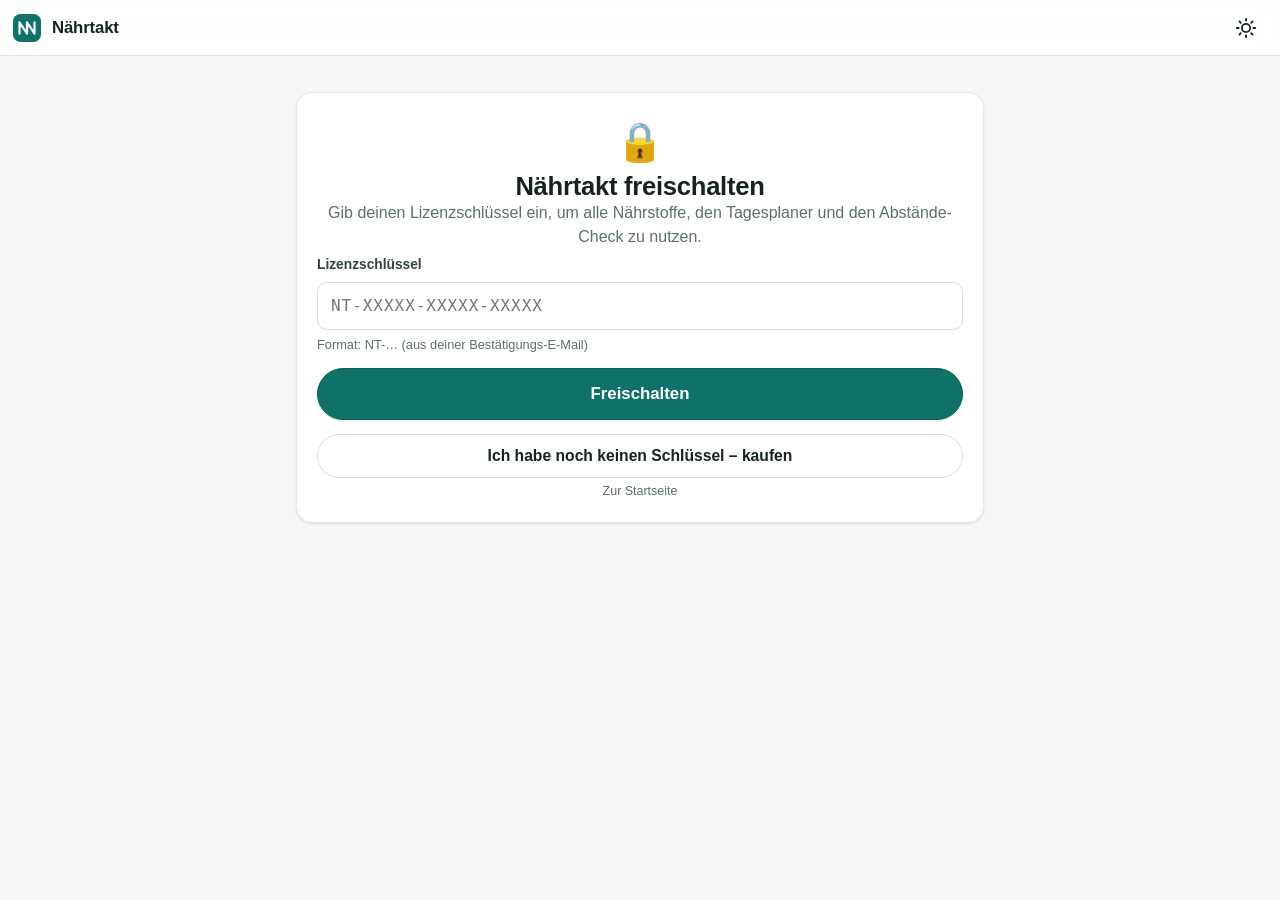
==== naehrtakt-web/app.html @ b441001d "Nährtakt: statische PWA + Supabase-Functions + Hostinger-Deploy Planer und Nachschlagewerk für Nahru" ====
<!doctype html>
<html lang="de">
<head>
<meta charset="utf-8">
<meta name="viewport" content="width=device-width, initial-scale=1, viewport-fit=cover">
<meta name="theme-color" content="#0f7268" media="(prefers-color-scheme: light)">
<meta name="theme-color" content="#16211d" media="(prefers-color-scheme: dark)">
<meta name="description" content="Nährtakt – Nahrungsergänzung richtig getaktet: Tagesplan, Einnahme-Zeitpunkte und Sicherheits-Abstände.">
<title>Nährtakt</title>
<link rel="manifest" href="manifest.webmanifest">
<link rel="apple-touch-icon" href="assets/img/icon-180.png">
<link rel="icon" href="assets/img/favicon.svg" type="image/svg+xml">
<link rel="stylesheet" href="assets/app.css">
<style>
  /* kritisch: Lade-Overlay sofort korrekt */
  .app-loading{position:fixed;inset:0;z-index:200;display:grid;place-items:center;background:var(--bg,#f4f7f6);gap:14px;text-align:center}
  .app-loading[hidden]{display:none!important}
  .app-shell[hidden]{display:none!important}
</style>
</head>
<body>

<!-- Ladebildschirm -->
<div class="app-loading" id="loading">
  <div>
    <div class="spinner"></div>
    <p class="muted" style="margin-top:12px">Nährtakt wird geladen …</p>
  </div>
</div>

<!-- App -->
<div class="app-shell" id="app" hidden>
  <header class="appbar">
    <svg class="brand-mark" viewBox="0 0 32 32" aria-hidden="true">
      <rect x="1" y="1" width="30" height="30" rx="8" fill="var(--primary)"/>
      <path d="M8 22V10m0 0l8 12m0-12v12m0-12l8 12V10" fill="none" stroke="#fff" stroke-width="2.4" stroke-linecap="round" stroke-linejoin="round" opacity=".95"/>
    </svg>
    <span class="title grow">Nährtakt</span>
    <button class="btn-icon" id="btnTheme" title="Design wechseln" aria-label="Design wechseln">
      <svg width="22" height="22" viewBox="0 0 24 24" fill="none" stroke="currentColor" stroke-width="2" stroke-linecap="round"><circle cx="12" cy="12" r="4.5"/><path d="M12 2v2M12 20v2M4.9 4.9l1.4 1.4M17.7 17.7l1.4 1.4M2 12h2M20 12h2M4.9 19.1l1.4-1.4M17.7 6.3l1.4-1.4"/></svg>
    </button>
  </header>

  <main class="app-main">
    <div class="wrap" id="view"><!-- View wird gerendert --></div>
  </main>

  <nav class="tabbar" id="tabbar" role="tablist" aria-label="Bereiche">
    <button role="tab" data-tab="plan" aria-selected="true">
      <svg viewBox="0 0 24 24" fill="none" stroke="currentColor" stroke-width="1.9" stroke-linecap="round" stroke-linejoin="round"><rect x="3" y="4.5" width="18" height="16" rx="2.5"/><path d="M3 9h18M8 2.5v4M16 2.5v4"/><circle cx="12" cy="14.5" r="2.3"/></svg>
      <span>Plan</span>
    </button>
    <button role="tab" data-tab="mittel" aria-selected="false">
      <svg viewBox="0 0 24 24" fill="none" stroke="currentColor" stroke-width="1.9" stroke-linecap="round" stroke-linejoin="round"><path d="M4 5.5A2 2 0 016 3.5h13v15H6a2 2 0 00-2 2z"/><path d="M4 18.5A2 2 0 016 20.5h13"/><path d="M8.5 8h7M8.5 11.5h5"/></svg>
      <span>Mittel</span>
    </button>
    <button role="tab" data-tab="abstaende" aria-selected="false">
      <svg viewBox="0 0 24 24" fill="none" stroke="currentColor" stroke-width="1.9" stroke-linecap="round" stroke-linejoin="round"><path d="M4 7h11l-2.5-2.5M20 17H9l2.5 2.5"/><circle cx="18.5" cy="7" r="2"/><circle cx="5.5" cy="17" r="2"/></svg>
      <span>Abstände</span>
    </button>
    <button role="tab" data-tab="mehr" aria-selected="false">
      <svg viewBox="0 0 24 24" fill="none" stroke="currentColor" stroke-width="1.9" stroke-linecap="round" stroke-linejoin="round"><circle cx="5" cy="12" r="1.6"/><circle cx="12" cy="12" r="1.6"/><circle cx="19" cy="12" r="1.6"/></svg>
      <span>Mehr</span>
    </button>
  </nav>
</div>

<div class="toast-host" id="toasts" aria-live="polite"></div>

<script src="assets/config.js"></script>
<script src="assets/engine.js"></script>
<script src="assets/license.js"></script>
<script src="assets/install.js"></script>
<script src="assets/app.js" defer></script>
<script>
  if ("serviceWorker" in navigator) {
    window.addEventListener("load", () => navigator.serviceWorker.register("sw.js").catch(()=>{}));
  }
</script>
</body>
</html>
---- naehrtakt-web/assets/app.css ----
/* ==========================================================================
   Nährtakt – Design-System (mobile-first, offline, keine externen Assets)
   ========================================================================== */

:root {
  /* Palette – frisch, gesundheitsnah, nicht klinisch */
  --bg:        #f4f7f6;
  --bg-2:      #eef3f1;
  --surface:   #ffffff;
  --surface-2: #f7faf9;
  --ink:       #16241f;
  --ink-soft:  #33443e;
  --muted:     #5d6f69;
  --muted-2:   #849690;
  --line:      #e2eae7;
  --line-2:    #d3ded9;

  --primary:      #0f7268;
  --primary-600:  #0c6259;
  --primary-700:  #0a5049;
  --primary-050:  #e3f2ef;
  --primary-ink:  #ffffff;

  --accent:     #e08a1e;   /* warmes Amber für Highlights/CTA */
  --accent-600: #c9781a;
  --accent-050: #fbeed8;

  --ok:      #2f9e5f;   --ok-050:   #e5f5ec;
  --warn:    #cf7a12;   --warn-050: #fbeed6;
  --danger:  #c23a29;   --danger-050:#fbe6e2;
  --info:    #2f6fb0;   --info-050: #e6eff8;

  --radius:    16px;
  --radius-sm: 10px;
  --radius-xs: 8px;
  --radius-pill: 999px;

  --shadow-sm: 0 1px 2px rgba(16,40,34,.06), 0 1px 3px rgba(16,40,34,.05);
  --shadow:    0 2px 6px rgba(16,40,34,.07), 0 6px 20px rgba(16,40,34,.06);
  --shadow-lg: 0 10px 40px rgba(16,40,34,.16);

  --font: -apple-system, BlinkMacSystemFont, "Segoe UI", Roboto, "Helvetica Neue", Arial, "Noto Sans", sans-serif;
  --mono: ui-monospace, SFMono-Regular, "SF Mono", Menlo, Consolas, monospace;

  --tap: 44px;               /* Mindest-Touchgröße */
  --maxw: 720px;             /* App-Inhaltsbreite */
  --header-h: 56px;
  --tabbar-h: 62px;
  --safe-b: env(safe-area-inset-bottom, 0px);
}

@media (prefers-color-scheme: dark) {
  :root:not([data-theme="light"]) {
    --bg:        #0e1613;
    --bg-2:      #121d19;
    --surface:   #16211d;
    --surface-2: #1b2925;
    --ink:       #eaf2ef;
    --ink-soft:  #cdd9d4;
    --muted:     #9db0aa;
    --muted-2:   #7d928c;
    --line:      #26332e;
    --line-2:    #33433d;

    --primary:      #35a99b;
    --primary-600:  #2c9084;
    --primary-700:  #247a70;
    --primary-050:  #16302b;
    --primary-ink:  #06110f;

    --accent:     #f0a53f;
    --accent-600: #d98f2c;
    --accent-050: #34260f;

    --ok:      #45b877;   --ok-050:   #12271b;
    --warn:    #e0982f;   --warn-050: #2c2110;
    --danger:  #e0604e;   --danger-050:#2e1512;
    --info:    #5a97d6;   --info-050: #101f2e;

    --shadow-sm: 0 1px 2px rgba(0,0,0,.4);
    --shadow:    0 2px 8px rgba(0,0,0,.45);
    --shadow-lg: 0 12px 44px rgba(0,0,0,.55);
  }
}
:root[data-theme="dark"] {
  --bg:#0e1613; --bg-2:#121d19; --surface:#16211d; --surface-2:#1b2925;
  --ink:#eaf2ef; --ink-soft:#cdd9d4; --muted:#9db0aa; --muted-2:#7d928c;
  --line:#26332e; --line-2:#33433d;
  --primary:#35a99b; --primary-600:#2c9084; --primary-700:#247a70; --primary-050:#16302b; --primary-ink:#06110f;
  --accent:#f0a53f; --accent-600:#d98f2c; --accent-050:#34260f;
  --ok:#45b877; --ok-050:#12271b; --warn:#e0982f; --warn-050:#2c2110;
  --danger:#e0604e; --danger-050:#2e1512; --info:#5a97d6; --info-050:#101f2e;
  --shadow-sm:0 1px 2px rgba(0,0,0,.4); --shadow:0 2px 8px rgba(0,0,0,.45); --shadow-lg:0 12px 44px rgba(0,0,0,.55);
}

/* ---------- Reset ---------- */
*, *::before, *::after { box-sizing: border-box; }
html { -webkit-text-size-adjust: 100%; }
body {
  margin: 0;
  font-family: var(--font);
  background: var(--bg);
  color: var(--ink);
  line-height: 1.5;
  -webkit-font-smoothing: antialiased;
  text-rendering: optimizeLegibility;
  overflow-wrap: break-word;
}
img, svg { max-width: 100%; vertical-align: middle; }
button, input, select, textarea { font: inherit; color: inherit; }
button { cursor: pointer; }
a { color: var(--primary); text-decoration: none; }
a:hover { text-decoration: underline; }
h1,h2,h3,h4 { line-height: 1.2; margin: 0 0 .4em; letter-spacing: -.01em; }
h1 { font-size: clamp(1.6rem, 5vw, 2.3rem); }
h2 { font-size: clamp(1.25rem, 3.5vw, 1.6rem); }
h3 { font-size: 1.12rem; }
p  { margin: 0 0 .8em; }
small { font-size: .82rem; }
[hidden] { display: none !important; }
:focus-visible { outline: 3px solid color-mix(in srgb, var(--primary) 55%, transparent); outline-offset: 2px; border-radius: 6px; }

/* ---------- Layout-Helfer ---------- */
.wrap { width: 100%; max-width: var(--maxw); margin-inline: auto; padding-inline: 16px; }
.stack > * + * { margin-top: 14px; }
.row { display: flex; gap: 10px; align-items: center; }
.row.wrap-row { flex-wrap: wrap; }
.spread { display: flex; align-items: center; justify-content: space-between; gap: 10px; }
.grow { flex: 1 1 auto; min-width: 0; }
.center { text-align: center; }
.muted { color: var(--muted); }
.tiny { font-size: .78rem; }
.nowrap { white-space: nowrap; }

/* ---------- Buttons ---------- */
.btn {
  display: inline-flex; align-items: center; justify-content: center; gap: 8px;
  min-height: var(--tap); padding: 11px 18px;
  border: 1px solid transparent; border-radius: var(--radius-pill);
  font-weight: 650; font-size: .98rem; line-height: 1;
  background: var(--surface-2); color: var(--ink);
  box-shadow: var(--shadow-sm); transition: transform .06s ease, background .15s ease, box-shadow .15s ease;
  text-decoration: none; -webkit-tap-highlight-color: transparent;
}
.btn:hover { text-decoration: none; }
.btn:active { transform: translateY(1px); }
.btn.primary { background: var(--primary); color: var(--primary-ink); border-color: var(--primary-600); }
.btn.primary:hover { background: var(--primary-600); }
.btn.accent { background: var(--accent); color: #2a1c05; border-color: var(--accent-600); }
.btn.accent:hover { background: var(--accent-600); }
.btn.ghost { background: transparent; box-shadow: none; border-color: var(--line-2); }
.btn.ghost:hover { background: var(--surface-2); }
.btn.subtle { background: var(--primary-050); color: var(--primary-700); box-shadow: none; }
.btn.danger { background: var(--danger-050); color: var(--danger); box-shadow: none; }
.btn.block { width: 100%; }
.btn.sm { min-height: 38px; padding: 8px 14px; font-size: .9rem; }
.btn.lg { min-height: 52px; padding: 14px 26px; font-size: 1.05rem; }
.btn:disabled { opacity: .5; cursor: not-allowed; }
.btn-icon {
  display:inline-flex; align-items:center; justify-content:center;
  width:var(--tap); height:var(--tap); border-radius:var(--radius-pill);
  background:transparent; border:1px solid transparent; color:var(--ink);
}
.btn-icon:hover { background: var(--surface-2); }

/* ---------- Cards & Surfaces ---------- */
.card {
  background: var(--surface); border: 1px solid var(--line);
  border-radius: var(--radius); box-shadow: var(--shadow-sm);
  padding: 16px;
}
.card.pad-lg { padding: 20px; }
.card.flat { box-shadow: none; }
.card.accent-top { border-top: 3px solid var(--primary); }
.section-title { font-size: .82rem; font-weight: 700; letter-spacing: .04em; text-transform: uppercase; color: var(--muted); margin: 0 0 8px; }

/* ---------- Badges / Pills / Chips ---------- */
.badge {
  display: inline-flex; align-items: center; gap: 6px;
  padding: 3px 10px; border-radius: var(--radius-pill);
  font-size: .76rem; font-weight: 650; line-height: 1.4;
  background: var(--surface-2); color: var(--ink-soft); border: 1px solid var(--line);
}
.badge.ok     { background: var(--ok-050);     color: var(--ok);     border-color: transparent; }
.badge.warn   { background: var(--warn-050);   color: var(--warn);   border-color: transparent; }
.badge.danger { background: var(--danger-050); color: var(--danger); border-color: transparent; }
.badge.info   { background: var(--info-050);   color: var(--info);   border-color: transparent; }
.badge.primary{ background: var(--primary-050);color: var(--primary-700); border-color: transparent; }
.dot { width: 8px; height: 8px; border-radius: 50%; background: var(--muted); flex: 0 0 auto; }
.dot.ok{background:var(--ok);} .dot.warn{background:var(--warn);} .dot.danger{background:var(--danger);} .dot.info{background:var(--info);}

.chip {
  display: inline-flex; align-items: center; gap: 7px;
  padding: 8px 13px; border-radius: var(--radius-pill);
  background: var(--surface); border: 1px solid var(--line-2);
  font-size: .9rem; font-weight: 550; cursor: pointer; user-select: none;
  transition: background .12s ease, border-color .12s ease;
}
.chip:hover { background: var(--surface-2); }
.chip[aria-pressed="true"], .chip.active {
  background: var(--primary-050); border-color: var(--primary); color: var(--primary-700); font-weight: 650;
}
.chip .x { opacity: .6; font-weight: 700; }

/* ---------- Inputs ---------- */
.field { display: block; margin-bottom: 14px; }
.field > label { display: block; font-size: .86rem; font-weight: 650; margin-bottom: 6px; color: var(--ink-soft); }
.input, .select, .textarea {
  width: 100%; min-height: var(--tap); padding: 11px 13px;
  background: var(--surface); color: var(--ink);
  border: 1px solid var(--line-2); border-radius: var(--radius-sm);
  font-size: 1rem; transition: border-color .12s ease, box-shadow .12s ease;
}
.input:focus, .select:focus, .textarea:focus {
  outline: none; border-color: var(--primary);
  box-shadow: 0 0 0 3px color-mix(in srgb, var(--primary) 22%, transparent);
}
.textarea { min-height: 90px; resize: vertical; }
.input-hint { font-size: .8rem; color: var(--muted); margin-top: 5px; }
.input.mono { font-family: var(--mono); letter-spacing: .06em; text-transform: uppercase; }

.search {
  position: relative;
}
.search .input { padding-left: 40px; border-radius: var(--radius-pill); }
.search svg { position: absolute; left: 13px; top: 50%; transform: translateY(-50%); color: var(--muted); pointer-events: none; }

/* ---------- App-Shell ---------- */
.app-shell { min-height: 100dvh; display: flex; flex-direction: column; background: var(--bg); }
.appbar {
  position: sticky; top: 0; z-index: 30;
  height: var(--header-h); display: flex; align-items: center; gap: 10px;
  padding: 0 12px; background: color-mix(in srgb, var(--surface) 88%, transparent);
  backdrop-filter: saturate(150%) blur(10px);
  border-bottom: 1px solid var(--line);
}
.appbar .title { font-weight: 750; font-size: 1.05rem; letter-spacing: -.01em; }
.appbar .brand-mark { width: 30px; height: 30px; flex: 0 0 auto; }
.app-main { flex: 1 1 auto; padding: 16px 0 calc(var(--tabbar-h) + var(--safe-b) + 20px); }

/* Bottom Tab-Bar (mobil) */
.tabbar {
  position: fixed; bottom: 0; left: 0; right: 0; z-index: 40;
  height: calc(var(--tabbar-h) + var(--safe-b)); padding-bottom: var(--safe-b);
  display: flex; background: color-mix(in srgb, var(--surface) 92%, transparent);
  backdrop-filter: saturate(150%) blur(12px);
  border-top: 1px solid var(--line);
}
.tabbar button {
  flex: 1; display: flex; flex-direction: column; align-items: center; justify-content: center; gap: 3px;
  background: none; border: 0; color: var(--muted); font-size: .72rem; font-weight: 600;
  min-height: var(--tap); padding: 6px 2px;
}
.tabbar button svg { width: 24px; height: 24px; }
.tabbar button[aria-selected="true"] { color: var(--primary); }
.tabbar button[aria-selected="true"] svg { transform: translateY(-1px); }

.view { animation: fade .18s ease; }
@keyframes fade { from { opacity: 0; transform: translateY(4px); } to { opacity: 1; transform: none; } }

/* ---------- List-Rows (Nachschlagewerk) ---------- */
.list { display: flex; flex-direction: column; gap: 8px; }
.list-row {
  display: flex; align-items: center; gap: 12px;
  padding: 12px 14px; background: var(--surface);
  border: 1px solid var(--line); border-radius: var(--radius-sm);
  text-align: left; width: 100%; box-shadow: var(--shadow-sm); cursor: pointer;
  transition: border-color .12s ease, transform .06s ease;
}
.list-row:hover { border-color: var(--line-2); }
.list-row:active { transform: scale(.995); }
.list-row .lead {
  width: 40px; height: 40px; flex: 0 0 auto; border-radius: 11px;
  display: grid; place-items: center; font-weight: 750; font-size: .95rem;
  background: var(--primary-050); color: var(--primary-700);
}
.list-row .lead.cat-vitamin-fett  { background:#fbeed8; color:#a56b12; }
.list-row .lead.cat-vitamin-wasser{ background:#e3f2ef; color:#0a5049; }
.list-row .lead.cat-mineralstoff  { background:#e6eff8; color:#2f6fb0; }
.list-row .lead.cat-spurenelement { background:#efe6f6; color:#7141a8; }
.list-row .lead.cat-omega         { background:#e5f5ec; color:#2f9e5f; }
.list-row .lead.cat-aminosaeure   { background:#fdeae2; color:#c0492f; }
.list-row .lead.cat-probiotikum   { background:#e7f3f6; color:#1d7a94; }
.list-row .lead.cat-sonstige      { background:#eef1f0; color:#5d6f69; }
.list-row .rr { color: var(--muted-2); flex: 0 0 auto; }
.list-row .name { font-weight: 650; }
.list-row .sub { font-size: .82rem; color: var(--muted); }

/* ---------- Detail-Sheet / Modal ---------- */
.sheet-backdrop {
  position: fixed; inset: 0; z-index: 60; background: rgba(8,16,13,.5);
  display: flex; align-items: flex-end; justify-content: center;
  animation: fade .15s ease;
}
@media (min-width: 640px){ .sheet-backdrop { align-items: center; padding: 20px; } }
.sheet {
  background: var(--surface); width: 100%; max-width: var(--maxw);
  max-height: 92dvh; overflow-y: auto;
  border-radius: 22px 22px 0 0; box-shadow: var(--shadow-lg);
  animation: slideup .22s cubic-bezier(.2,.7,.3,1);
  -webkit-overflow-scrolling: touch;
}
@media (min-width: 640px){ .sheet { border-radius: 22px; } }
@keyframes slideup { from { transform: translateY(20px); opacity: .6; } to { transform: none; opacity: 1; } }
.sheet-handle { width: 40px; height: 4px; background: var(--line-2); border-radius: 99px; margin: 10px auto 2px; }
.sheet-head { position: sticky; top: 0; background: var(--surface); padding: 8px 18px 12px; border-bottom: 1px solid var(--line); z-index: 2; }
.sheet-body { padding: 16px 18px 26px; }

.datarow { display: flex; gap: 12px; padding: 12px 0; border-bottom: 1px solid var(--line); }
.datarow:last-child { border-bottom: 0; }
.datarow .k { flex: 0 0 40%; font-size: .86rem; color: var(--muted); font-weight: 600; }
.datarow .v { flex: 1; font-weight: 550; }

/* ---------- Timeline / Tagesplan ---------- */
.timeline { position: relative; margin-left: 8px; padding-left: 22px; }
.timeline::before { content: ""; position: absolute; left: 5px; top: 6px; bottom: 6px; width: 2px; background: var(--line-2); }
.tl-slot { position: relative; margin-bottom: 16px; }
.tl-slot::before {
  content: ""; position: absolute; left: -22px; top: 4px; width: 12px; height: 12px;
  border-radius: 50%; background: var(--surface); border: 3px solid var(--primary);
}
.tl-slot.slot-morgens::before { border-color: var(--accent); }
.tl-slot.slot-mittags::before { border-color: var(--ok); }
.tl-slot.slot-abends::before  { border-color: var(--info); }
.tl-slot.slot-nacht::before   { border-color: var(--primary-700); }
.tl-time { font-weight: 750; font-size: .95rem; display: flex; align-items: center; gap: 8px; margin-bottom: 8px; }
.tl-time .lbl { color: var(--muted); font-weight: 600; font-size: .82rem; }
.tl-items { display: flex; flex-direction: column; gap: 8px; }
.tl-item {
  display: flex; align-items: center; gap: 10px; padding: 10px 12px;
  background: var(--surface); border: 1px solid var(--line); border-radius: var(--radius-sm);
}
.tl-item .pill-cat { width: 8px; align-self: stretch; border-radius: 99px; background: var(--primary); flex: 0 0 auto; }

/* ---------- Banner / Hinweise ---------- */
.banner {
  display: flex; gap: 11px; padding: 12px 14px; border-radius: var(--radius-sm);
  background: var(--info-050); color: var(--ink-soft); border: 1px solid transparent;
  font-size: .9rem;
}
.banner svg { flex: 0 0 auto; margin-top: 1px; }
.banner.warn   { background: var(--warn-050); }
.banner.danger { background: var(--danger-050); }
.banner.ok     { background: var(--ok-050); }
.banner strong { color: var(--ink); }

.disclaimer {
  font-size: .82rem; color: var(--muted); line-height: 1.5;
  background: var(--surface-2); border: 1px dashed var(--line-2);
  border-radius: var(--radius-sm); padding: 12px 14px;
}

/* ---------- Empty states ---------- */
.empty { text-align: center; padding: 40px 20px; color: var(--muted); }
.empty .ico { font-size: 2.4rem; margin-bottom: 8px; opacity: .7; }

/* ---------- Toast ---------- */
.toast-host { position: fixed; left: 0; right: 0; bottom: calc(var(--tabbar-h) + var(--safe-b) + 14px); z-index: 90; display: flex; flex-direction: column; align-items: center; gap: 8px; pointer-events: none; }
.toast {
  pointer-events: auto; background: var(--ink); color: var(--bg);
  padding: 11px 16px; border-radius: var(--radius-pill); box-shadow: var(--shadow-lg);
  font-size: .9rem; font-weight: 600; max-width: 90vw;
  animation: toastin .2s ease;
}
@keyframes toastin { from { transform: translateY(10px); opacity: 0; } to { transform: none; opacity: 1; } }

/* ---------- Loading overlay (PWA) ---------- */
.app-loading {
  position: fixed; inset: 0; z-index: 200; display: grid; place-items: center;
  background: var(--bg); gap: 14px; text-align: center;
}
.app-loading[hidden] { display: none !important; }  /* Falle: [hidden] muss display:grid überstimmen */
.spinner { width: 34px; height: 34px; border-radius: 50%; border: 3px solid var(--line-2); border-top-color: var(--primary); animation: spin .8s linear infinite; margin: 0 auto; }
@keyframes spin { to { transform: rotate(360deg); } }

/* ---------- Segmented control ---------- */
.segmented { display: flex; background: var(--surface-2); border: 1px solid var(--line); border-radius: var(--radius-pill); padding: 4px; gap: 4px; }
.segmented button { flex: 1; border: 0; background: transparent; border-radius: var(--radius-pill); min-height: 38px; font-weight: 600; font-size: .9rem; color: var(--muted); }
.segmented button[aria-selected="true"] { background: var(--surface); color: var(--primary); box-shadow: var(--shadow-sm); }

/* ---------- Utility ---------- */
.divider { height: 1px; background: var(--line); margin: 14px 0; border: 0; }
.sr-only { position: absolute; width: 1px; height: 1px; padding: 0; margin: -1px; overflow: hidden; clip: rect(0,0,0,0); white-space: nowrap; border: 0; }
.grid-2 { display: grid; grid-template-columns: 1fr 1fr; gap: 10px; }
@media (max-width: 380px){ .grid-2 { grid-template-columns: 1fr; } }
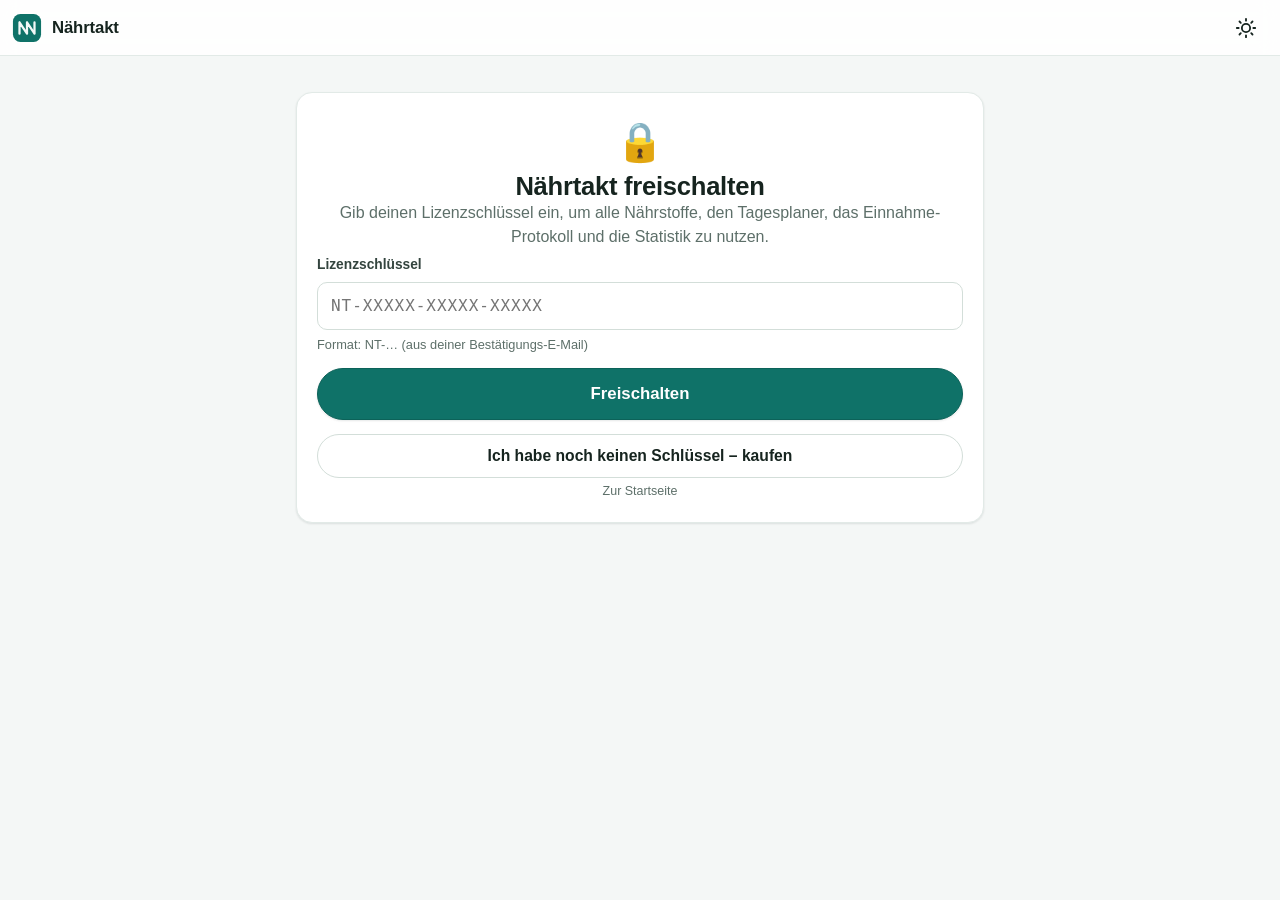
==== commit 5ae43dd8: "Nährtakt: 5-Tab-Oberfläche + neue Funktionen (Planer & Statistik) Heute: Fortschrittsring, abhakbare" ====
--- a/naehrtakt-web/app.html
+++ b/naehrtakt-web/app.html
@@ -46,7 +46,11 @@
   </main>
 
   <nav class="tabbar" id="tabbar" role="tablist" aria-label="Bereiche">
-    <button role="tab" data-tab="plan" aria-selected="true">
+    <button role="tab" data-tab="heute" aria-selected="true">
+      <svg viewBox="0 0 24 24" fill="none" stroke="currentColor" stroke-width="1.9" stroke-linecap="round" stroke-linejoin="round"><circle cx="12" cy="12" r="9"/><path d="M8.5 12.5l2.4 2.4 4.6-5"/></svg>
+      <span>Heute</span>
+    </button>
+    <button role="tab" data-tab="plan" aria-selected="false">
       <svg viewBox="0 0 24 24" fill="none" stroke="currentColor" stroke-width="1.9" stroke-linecap="round" stroke-linejoin="round"><rect x="3" y="4.5" width="18" height="16" rx="2.5"/><path d="M3 9h18M8 2.5v4M16 2.5v4"/><circle cx="12" cy="14.5" r="2.3"/></svg>
       <span>Plan</span>
     </button>
@@ -54,9 +58,9 @@
       <svg viewBox="0 0 24 24" fill="none" stroke="currentColor" stroke-width="1.9" stroke-linecap="round" stroke-linejoin="round"><path d="M4 5.5A2 2 0 016 3.5h13v15H6a2 2 0 00-2 2z"/><path d="M4 18.5A2 2 0 016 20.5h13"/><path d="M8.5 8h7M8.5 11.5h5"/></svg>
       <span>Mittel</span>
     </button>
-    <button role="tab" data-tab="abstaende" aria-selected="false">
-      <svg viewBox="0 0 24 24" fill="none" stroke="currentColor" stroke-width="1.9" stroke-linecap="round" stroke-linejoin="round"><path d="M4 7h11l-2.5-2.5M20 17H9l2.5 2.5"/><circle cx="18.5" cy="7" r="2"/><circle cx="5.5" cy="17" r="2"/></svg>
-      <span>Abstände</span>
+    <button role="tab" data-tab="statistik" aria-selected="false">
+      <svg viewBox="0 0 24 24" fill="none" stroke="currentColor" stroke-width="1.9" stroke-linecap="round" stroke-linejoin="round"><path d="M4 20V4"/><path d="M4 20h16"/><rect x="7" y="12" width="3" height="6" rx="1"/><rect x="12.5" y="8" width="3" height="10" rx="1"/><rect x="18" y="5" width="3" height="13" rx="1"/></svg>
+      <span>Statistik</span>
     </button>
     <button role="tab" data-tab="mehr" aria-selected="false">
       <svg viewBox="0 0 24 24" fill="none" stroke="currentColor" stroke-width="1.9" stroke-linecap="round" stroke-linejoin="round"><circle cx="5" cy="12" r="1.6"/><circle cx="12" cy="12" r="1.6"/><circle cx="19" cy="12" r="1.6"/></svg>
--- a/naehrtakt-web/assets/app.css
+++ b/naehrtakt-web/assets/app.css
@@ -383,3 +383,81 @@
 .sr-only { position: absolute; width: 1px; height: 1px; padding: 0; margin: -1px; overflow: hidden; clip: rect(0,0,0,0); white-space: nowrap; border: 0; }
 .grid-2 { display: grid; grid-template-columns: 1fr 1fr; gap: 10px; }
 @media (max-width: 380px){ .grid-2 { grid-template-columns: 1fr; } }
+
+/* Fünf Tabs: etwas kompaktere Beschriftung, damit „Statistik" nicht umbricht */
+.tabbar button { font-size: .7rem; padding-inline: 1px; }
+.tabbar button span { white-space: nowrap; }
+.chip-scroll { flex-wrap: nowrap; overflow-x: auto; -webkit-overflow-scrolling: touch; padding-bottom: 2px; scrollbar-width: none; }
+.chip-scroll::-webkit-scrollbar { display: none; }
+.chip-scroll .chip { flex: 0 0 auto; }
+.badge.tag-own { background: var(--surface-2); color: var(--muted); border-color: var(--line-2); font-size: .68rem; padding: 1px 7px; }
+
+/* ---------- Heute: Fortschritts-Ring ---------- */
+.ring-card { display: flex; justify-content: center; padding: 22px 16px; }
+.ring-wrap { position: relative; width: 172px; height: 172px; }
+.ring { width: 172px; height: 172px; display: block; }
+.ring-bg { stroke: var(--line); }
+.ring-fg { stroke: var(--primary); transition: stroke-dashoffset .55s cubic-bezier(.2,.7,.3,1); filter: drop-shadow(0 0 5px color-mix(in srgb, var(--primary) 45%, transparent)); }
+.ring-center { position: absolute; inset: 0; display: flex; flex-direction: column; align-items: center; justify-content: center; }
+.ring-num { font-size: 2rem; font-weight: 800; letter-spacing: -.02em; color: var(--ink); line-height: 1; }
+.ring-den { color: var(--muted); font-weight: 700; }
+.ring-cap { font-size: .84rem; color: var(--muted); margin-top: 4px; }
+.streak-badge.streak-on { display: inline-flex; align-items: center; gap: 4px; padding: 6px 12px; border-radius: var(--radius-pill); background: var(--accent-050); color: var(--accent-600); font-weight: 750; font-size: .9rem; white-space: nowrap; }
+
+/* ---------- Heute: Checkliste ---------- */
+.ci-group { font-size: .78rem; font-weight: 700; color: var(--muted); margin-top: 8px; }
+.ci-group:first-of-type { margin-top: 2px; }
+.check-item { display: flex; align-items: center; gap: 12px; padding: 11px 12px; background: var(--surface); border: 1px solid var(--line); border-radius: var(--radius-sm); transition: background .15s ease, border-color .15s ease; }
+.check-item .cbx { width: 30px; height: 30px; flex: 0 0 auto; border-radius: 9px; border: 2px solid var(--line-2); background: var(--surface); display: grid; place-items: center; color: transparent; transition: background .15s ease, border-color .15s ease, color .15s ease; }
+.check-item .ci-main { cursor: pointer; }
+.check-item .ci-name { font-weight: 650; }
+.check-item .ci-sub { font-size: .78rem; color: var(--muted); margin-top: 1px; }
+.check-item .ci-info { width: 34px; height: 34px; flex: 0 0 auto; border: 0; background: transparent; color: var(--muted-2); display: grid; place-items: center; border-radius: 8px; }
+.check-item .ci-info:hover { background: var(--surface-2); }
+.check-item.on { border-color: color-mix(in srgb, var(--primary) 35%, var(--line)); background: color-mix(in srgb, var(--primary-050) 55%, var(--surface)); }
+.check-item.on .cbx { background: var(--primary); border-color: var(--primary); color: #fff; }
+.check-item.on .ci-name { color: var(--muted); text-decoration: line-through; }
+
+/* ---------- Statistik: Kennzahlen ---------- */
+.stat-grid { display: grid; grid-template-columns: 1fr 1fr; gap: 10px; }
+.stat { background: var(--surface); border: 1px solid var(--line); border-radius: var(--radius-sm); padding: 14px; box-shadow: var(--shadow-sm); }
+.stat-v { font-size: 1.5rem; font-weight: 800; letter-spacing: -.02em; color: var(--primary); line-height: 1.1; }
+.stat-l { font-size: .76rem; color: var(--muted); margin-top: 3px; font-weight: 600; }
+
+/* 7-Tage-Balken */
+.bars { display: flex; align-items: flex-end; gap: 8px; height: 120px; }
+.bar-col { flex: 1; display: flex; flex-direction: column; align-items: center; gap: 6px; height: 100%; }
+.bar-track { width: 100%; flex: 1; background: var(--surface-2); border: 1px solid var(--line); border-radius: 6px; display: flex; align-items: flex-end; overflow: hidden; }
+.bar-track.h { flex: none; height: 8px; border: 0; border-radius: 99px; background: var(--surface-2); }
+.bar-fill { width: 100%; background: color-mix(in srgb, var(--primary) 55%, var(--surface)); border-radius: 6px 6px 0 0; transition: height .45s ease; min-height: 2px; }
+.bar-fill.full { background: var(--primary); }
+.bar-track.h .bar-fill { border-radius: 99px; background: var(--primary); }
+.bar-lbl { font-size: .72rem; color: var(--muted); font-weight: 600; }
+
+/* Heatmap */
+.heat { display: flex; gap: 5px; }
+.heat-col { display: flex; flex-direction: column; gap: 5px; flex: 1; }
+.heat-cell { aspect-ratio: 1; border-radius: 5px; background: var(--line); }
+.heat-cell.l0 { background: var(--surface-2); border: 1px solid var(--line); }
+.heat-cell.l1 { background: color-mix(in srgb, var(--primary) 25%, var(--surface)); }
+.heat-cell.l2 { background: color-mix(in srgb, var(--primary) 45%, var(--surface)); }
+.heat-cell.l3 { background: color-mix(in srgb, var(--primary) 70%, var(--surface)); }
+.heat-cell.l4 { background: var(--primary); }
+.heat-cell.future { opacity: .4; }
+.heat-legend { display: flex; flex-wrap: wrap; gap: 12px; align-items: center; font-size: .76rem; color: var(--muted); }
+.heat-legend .lg { display: inline-flex; align-items: center; gap: 5px; }
+.heat-legend .sw { width: 14px; height: 14px; border-radius: 4px; display: inline-block; flex: 0 0 auto; }
+
+/* ---------- Kompatibilitäts-Matrix ---------- */
+.matrix-scroll { overflow-x: auto; -webkit-overflow-scrolling: touch; margin: 0 -4px; padding: 0 4px; }
+.matrix { border-collapse: separate; border-spacing: 4px; margin: 0 auto; }
+.matrix th, .matrix td { text-align: center; }
+.matrix .mh, .matrix .mr { font-size: .72rem; font-weight: 700; color: var(--muted); white-space: nowrap; padding: 2px 3px; }
+.matrix .mr { text-align: right; }
+.matrix .cell { width: 34px; height: 34px; border-radius: 8px; font-weight: 750; font-size: .95rem; color: #fff; cursor: default; }
+.matrix .cell span { display: block; line-height: 34px; }
+.mx-ok   { background: var(--ok); }
+.mx-warn { background: var(--warn); }
+.mx-info { background: var(--info); }
+.mx-none { background: var(--surface-2); color: var(--muted-2) !important; border: 1px solid var(--line); }
+.mx-self { background: transparent; color: var(--muted-2); }
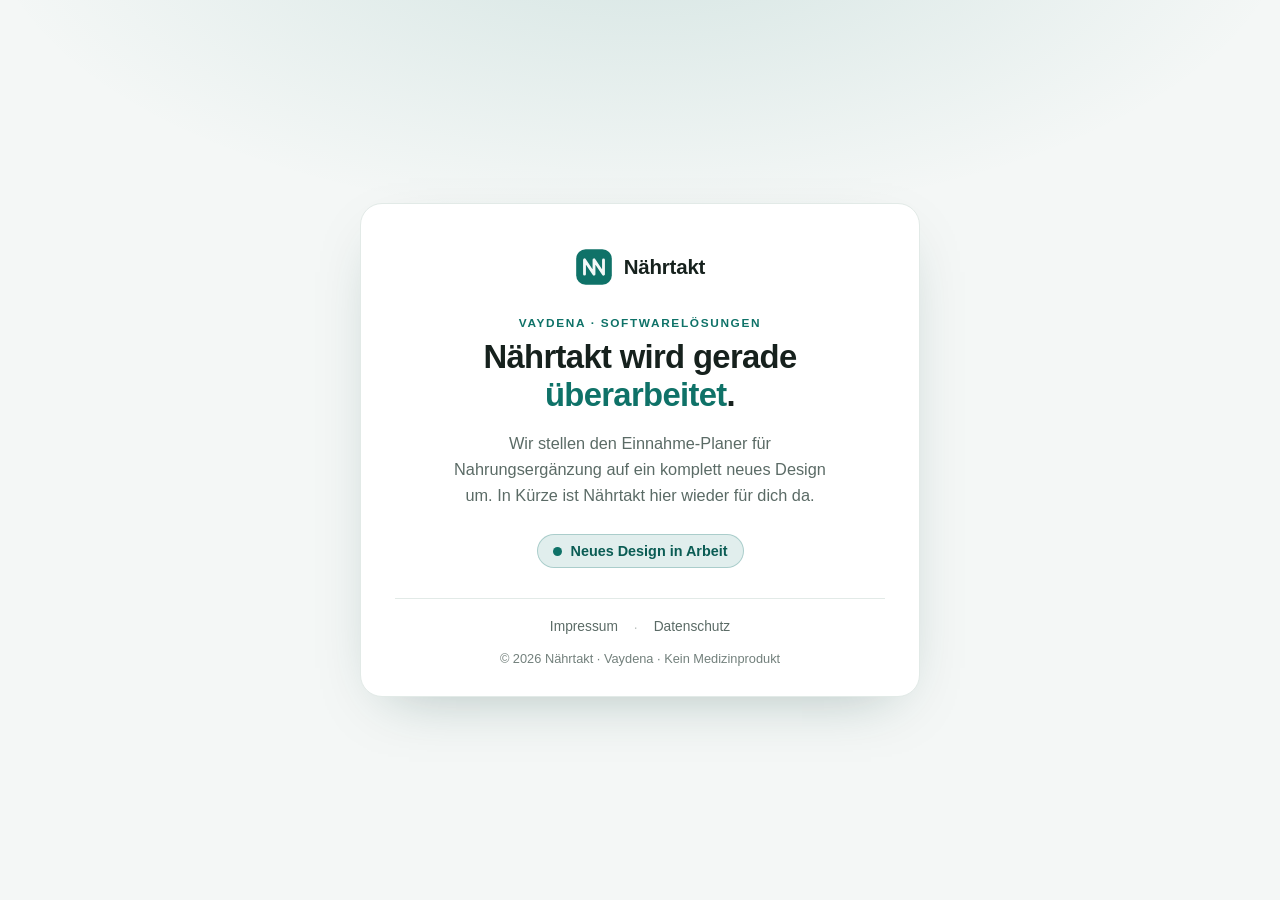
==== commit 79c3f2c8: "Live-Seite auf "Wird ueberarbeitet"-Platzhalter umstellen (Design v1 archiviert) Der alte NEM-Planer" ====
--- a/naehrtakt-web/app.html
+++ b/naehrtakt-web/app.html
@@ -2,84 +2,38 @@
 <html lang="de">
 <head>
 <meta charset="utf-8">
-<meta name="viewport" content="width=device-width, initial-scale=1, viewport-fit=cover">
-<meta name="theme-color" content="#0f7268" media="(prefers-color-scheme: light)">
-<meta name="theme-color" content="#16211d" media="(prefers-color-scheme: dark)">
-<meta name="description" content="Nährtakt – Nahrungsergänzung richtig getaktet: Tagesplan, Einnahme-Zeitpunkte und Sicherheits-Abstände.">
-<title>Nährtakt</title>
-<link rel="manifest" href="manifest.webmanifest">
-<link rel="apple-touch-icon" href="assets/img/icon-180.png">
-<link rel="icon" href="assets/img/favicon.svg" type="image/svg+xml">
-<link rel="stylesheet" href="assets/app.css">
+<meta name="viewport" content="width=device-width, initial-scale=1">
+<meta name="theme-color" content="#0f7268">
+<meta name="robots" content="noindex,nofollow">
+<title>Nährtakt – wird überarbeitet</title>
+<meta http-equiv="refresh" content="0; url=./">
+<link rel="canonical" href="https://naehrtakt.vaydena.de/">
 <style>
-  /* kritisch: Lade-Overlay sofort korrekt */
-  .app-loading{position:fixed;inset:0;z-index:200;display:grid;place-items:center;background:var(--bg,#f4f7f6);gap:14px;text-align:center}
-  .app-loading[hidden]{display:none!important}
-  .app-shell[hidden]{display:none!important}
+  html,body{margin:0;height:100%}
+  body{display:flex;align-items:center;justify-content:center;
+    font-family:-apple-system,BlinkMacSystemFont,"Segoe UI",Roboto,Helvetica,Arial,sans-serif;
+    background:#f4f7f6;color:#16211d}
+  a{color:#0f7268}
 </style>
 </head>
 <body>
-
-<!-- Ladebildschirm -->
-<div class="app-loading" id="loading">
-  <div>
-    <div class="spinner"></div>
-    <p class="muted" style="margin-top:12px">Nährtakt wird geladen …</p>
-  </div>
-</div>
-
-<!-- App -->
-<div class="app-shell" id="app" hidden>
-  <header class="appbar">
-    <svg class="brand-mark" viewBox="0 0 32 32" aria-hidden="true">
-      <rect x="1" y="1" width="30" height="30" rx="8" fill="var(--primary)"/>
-      <path d="M8 22V10m0 0l8 12m0-12v12m0-12l8 12V10" fill="none" stroke="#fff" stroke-width="2.4" stroke-linecap="round" stroke-linejoin="round" opacity=".95"/>
-    </svg>
-    <span class="title grow">Nährtakt</span>
-    <button class="btn-icon" id="btnTheme" title="Design wechseln" aria-label="Design wechseln">
-      <svg width="22" height="22" viewBox="0 0 24 24" fill="none" stroke="currentColor" stroke-width="2" stroke-linecap="round"><circle cx="12" cy="12" r="4.5"/><path d="M12 2v2M12 20v2M4.9 4.9l1.4 1.4M17.7 17.7l1.4 1.4M2 12h2M20 12h2M4.9 19.1l1.4-1.4M17.7 6.3l1.4-1.4"/></svg>
-    </button>
-  </header>
-
-  <main class="app-main">
-    <div class="wrap" id="view"><!-- View wird gerendert --></div>
-  </main>
-
-  <nav class="tabbar" id="tabbar" role="tablist" aria-label="Bereiche">
-    <button role="tab" data-tab="heute" aria-selected="true">
-      <svg viewBox="0 0 24 24" fill="none" stroke="currentColor" stroke-width="1.9" stroke-linecap="round" stroke-linejoin="round"><circle cx="12" cy="12" r="9"/><path d="M8.5 12.5l2.4 2.4 4.6-5"/></svg>
-      <span>Heute</span>
-    </button>
-    <button role="tab" data-tab="plan" aria-selected="false">
-      <svg viewBox="0 0 24 24" fill="none" stroke="currentColor" stroke-width="1.9" stroke-linecap="round" stroke-linejoin="round"><rect x="3" y="4.5" width="18" height="16" rx="2.5"/><path d="M3 9h18M8 2.5v4M16 2.5v4"/><circle cx="12" cy="14.5" r="2.3"/></svg>
-      <span>Plan</span>
-    </button>
-    <button role="tab" data-tab="mittel" aria-selected="false">
-      <svg viewBox="0 0 24 24" fill="none" stroke="currentColor" stroke-width="1.9" stroke-linecap="round" stroke-linejoin="round"><path d="M4 5.5A2 2 0 016 3.5h13v15H6a2 2 0 00-2 2z"/><path d="M4 18.5A2 2 0 016 20.5h13"/><path d="M8.5 8h7M8.5 11.5h5"/></svg>
-      <span>Mittel</span>
-    </button>
-    <button role="tab" data-tab="statistik" aria-selected="false">
-      <svg viewBox="0 0 24 24" fill="none" stroke="currentColor" stroke-width="1.9" stroke-linecap="round" stroke-linejoin="round"><path d="M4 20V4"/><path d="M4 20h16"/><rect x="7" y="12" width="3" height="6" rx="1"/><rect x="12.5" y="8" width="3" height="10" rx="1"/><rect x="18" y="5" width="3" height="13" rx="1"/></svg>
-      <span>Statistik</span>
-    </button>
-    <button role="tab" data-tab="mehr" aria-selected="false">
-      <svg viewBox="0 0 24 24" fill="none" stroke="currentColor" stroke-width="1.9" stroke-linecap="round" stroke-linejoin="round"><circle cx="5" cy="12" r="1.6"/><circle cx="12" cy="12" r="1.6"/><circle cx="19" cy="12" r="1.6"/></svg>
-      <span>Mehr</span>
-    </button>
-  </nav>
-</div>
-
-<div class="toast-host" id="toasts" aria-live="polite"></div>
-
-<script src="assets/config.js"></script>
-<script src="assets/engine.js"></script>
-<script src="assets/license.js"></script>
-<script src="assets/install.js"></script>
-<script src="assets/app.js" defer></script>
+  <p>Nährtakt wird überarbeitet – <a href="./">zur Startseite</a>.</p>
 <script>
-  if ("serviceWorker" in navigator) {
-    window.addEventListener("load", () => navigator.serviceWorker.register("sw.js").catch(()=>{}));
-  }
+  // Alten Service Worker der App abmelden + Offline-Caches leeren, dann auf die
+  // Platzhalter-Startseite umleiten (auch aus dem installierten PWA-Fenster).
+  (function(){
+    "use strict";
+    try{
+      if ("serviceWorker" in navigator){
+        navigator.serviceWorker.getRegistrations()
+          .then(function(rs){ rs.forEach(function(r){ r.unregister(); }); }).catch(function(){});
+      }
+      if (window.caches && caches.keys){
+        caches.keys().then(function(ks){ ks.forEach(function(k){ caches.delete(k); }); }).catch(function(){});
+      }
+    }catch(e){}
+    try{ location.replace("./"); }catch(e){ location.href="./"; }
+  })();
 </script>
 </body>
 </html>
